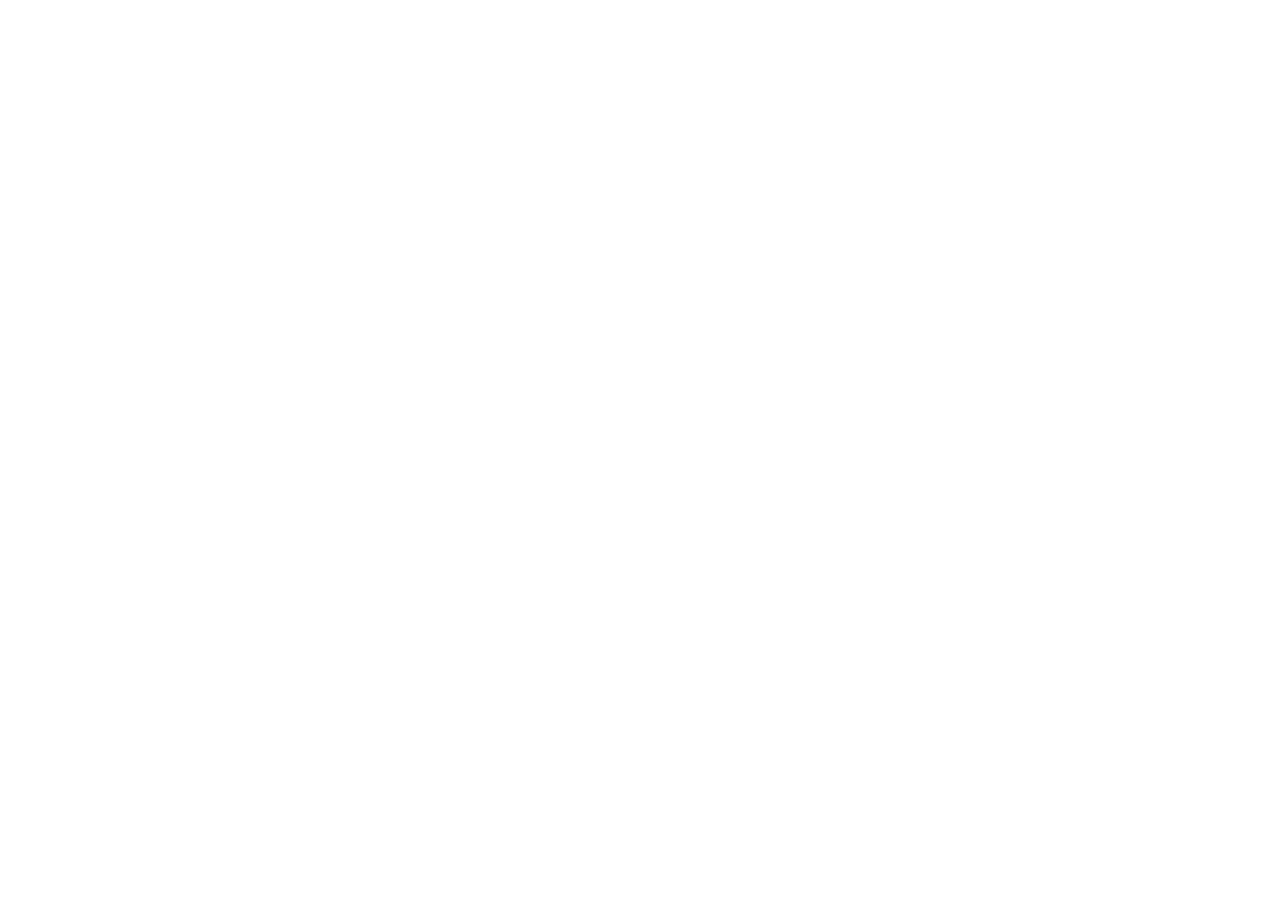
==== exp.html @ 34d4f906 "added exp.html and modified css and html" ====
<!DOCTYPE html>
<html lang="en">
<head>
    <meta charset="UTF-8">
    <meta name="viewport" content="width=device-width, initial-scale=1.0">
    <meta http-equiv="X-UA-Compatible" content="ie=edge">
    <title>Experience</title>
</head>
<body>
    
</body>
</html>
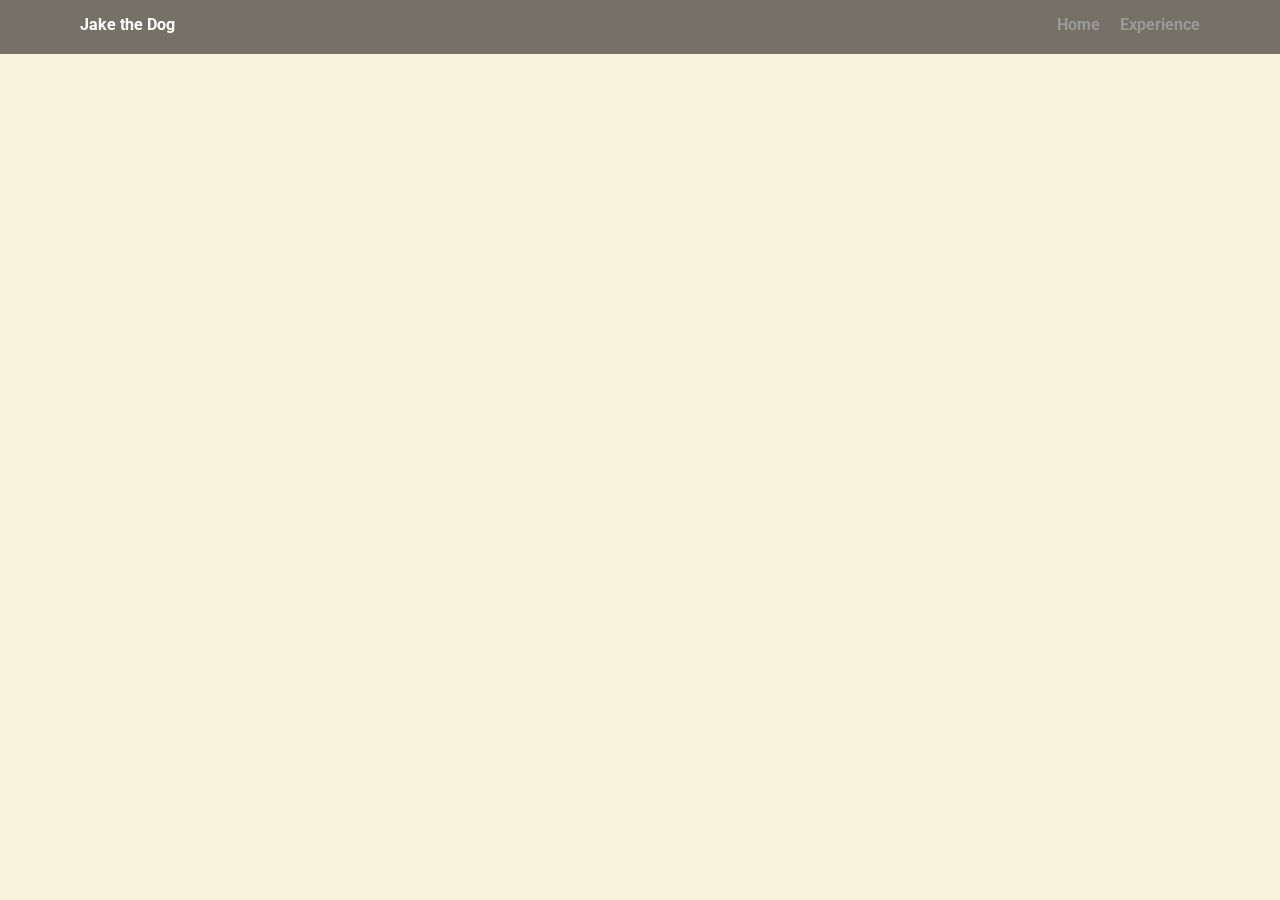
==== commit c40eafed: "modified exp.html,index.html,styles.css" ====
--- a/exp.html
+++ b/exp.html
@@ -4,9 +4,24 @@
     <meta charset="UTF-8">
     <meta name="viewport" content="width=device-width, initial-scale=1.0">
     <meta http-equiv="X-UA-Compatible" content="ie=edge">
+    <link rel="stylesheet" href="styles.css">
+  <link href="https://fonts.googleapis.com/css?family=Muli%7CRoboto:400,300,500,700,900" rel="stylesheet"></head>
     <title>Experience</title>
 </head>
 <body>
+    <div class="main-nav">
+        <ul class="nav">
+          <li class="name">Jake the Dog</li>
+          <li><a href="index.html">Home</a></li>
+          <li><a href="exp.html">Experience</a></li>
+        </ul>
+    </div>
+
+    <main>
+        <section id="exp">
+            
+        </section>
+    </main>
     
 </body>
 </html>--- a/styles.css
+++ b/styles.css
@@ -0,0 +1,271 @@
+/* custom colors */
+:root {
+    --antiqueWhite: #faf2db;
+    --khaki: #e8de7d;
+    --darkSlateGray: #3b5752;
+    --peru: #c08640;
+    --violet: #f1b9dc;
+    --orange: #ec5329;
+}
+
+
+/* Global Layout Set-up */
+* {
+    box-sizing: border-box;
+}
+
+body {
+    margin: 0;
+    padding: 0;
+    text-align: center;
+    font-family: 'Roboto', sans-serif;
+    color: #222;
+    background: var(--antiqueWhite);
+}
+
+/* Link Styles */
+
+a {
+    text-decoration: none;
+    color: #999;
+}
+
+a:hover {
+    color: #6633ff;
+}
+
+/* Section Styles */
+
+.main-nav {
+    width: 100%;
+    background-color: #0008;
+    min-height: 30px;
+
+    position: fixed;
+    text-align: center;
+    display: block;
+}
+
+.nav {
+    display: flex;
+    flex-direction: column;
+    justify-content: space-around;
+    font-weight: 700;
+    list-style-type: none;
+    margin: 0 auto;
+    padding: 0;
+}
+
+.nav .name {
+    display: block;
+    color: white;
+}
+
+.nav li {
+    padding: 5px 10px 10px 10px;
+}
+
+.nav a {
+    transition: all .5s;
+}
+
+.nav a:hover {
+    color: var(--orange)
+}
+
+header {
+    text-align: center;
+    background: url('images/candykingdom2.jpg') no-repeat;
+    background-position: top;
+    background-size: cover;
+    overflow: hidden;
+    padding-top: 60px;
+    max-height: 470px;
+}
+
+header {
+    line-height: 1.5;
+
+}
+
+header .profile-image {
+    margin-top: 50px;
+    width: 100px;
+    height: 100px;
+    border-radius: 50%;
+    border: 3px solid white;
+    transition: all .5s;
+}
+
+header .profile-image:hover {
+    transform: scale(1.2) rotate(5deg);
+}
+
+.tag {
+    background-color: #efefef;
+    color: black;
+    padding: 10px;
+    border-radius: 5px;
+    display: table;
+    margin: 10px auto;
+    font-size: 1rem;
+}
+
+.location {
+    background-color: #222;
+    color: var(--khaki);
+}
+
+.card {
+    margin: 30px;
+    padding: 20px 40px 40px;
+    max-width: 500px;
+    text-align: left;
+    background: #fff;
+    border-bottom: 4px solid #ccc;
+    border-radius: 6px;
+    transition: all .5s;
+}
+
+.card:hover {
+    border-color: var(--orange);
+}
+
+ul.skills {
+    padding: 0;
+    text-align: center;
+}
+
+.skills li {
+    border-radius: 6px;
+    display: inline-block;
+    background: var(--orange);
+    color: white;
+    padding: 5px 10px;
+    margin: 2px;
+}
+
+.skills li:nth-child(odd) {
+    background: var(--darkSlateGray);
+}
+
+footer {
+    width: 100%;
+    min-height: 30px;
+    padding: 20px 0 40px 20px;
+}
+
+footer .copyright {
+    top: -8px;
+    font-size: .75em;
+}
+
+footer ul {
+    list-style-type: none;
+    margin: 0;
+    padding: 0;
+}
+
+footer ul li {
+    display: inline-block;
+}
+
+a.social {
+    display: inline-block;
+    text-indent: -9999px;
+    margin-left: 5px;
+    width: 30px;
+    height: 30px;
+    background-size: 30px 30px;
+    opacity: .4;
+    transition: all .5s;
+}
+
+a.twitter {
+    background-image: url(images/twitter.svg);
+}
+
+a.linkedin {
+    background-image: url(images/linkedin.svg);
+}
+
+a.github {
+    background-image: url(images/github.svg);
+}
+
+a.social:hover {
+    opacity: 1;
+}
+
+.clearfix {
+    clear: both;
+}
+
+/* styles for medium and up */
+@media screen and (min-width: 500px) {
+    .main-nav {
+        padding: 10px;
+    }
+
+    .nav {
+        flex-direction: row;
+    }
+
+    .nav .name {
+        margin-right: auto;
+    }
+
+    header .profile-image {
+
+        width: 150px;
+        height: 150px;
+
+    }
+
+    .tag {
+        font-size: 1.5rem;
+    }
+}
+
+/* Styles for larger screens */
+@media screen and (min-width: 720px) {
+
+    .flex {
+        display: -ms-flexbox;
+        /* TWEENER - IE 10 */
+        display: flex;
+        max-width: 1200px;
+        -ms-flex-pack: distribute;
+        justify-content: space-around;
+        margin: 0 auto;
+    }
+
+    header{
+        background-position: 0% 15%;
+    }
+
+    .nav {
+        max-width: 1200px;
+        padding: 0 30px;
+    }
+
+
+    main {
+        padding-top: 20px;
+    }
+
+    main p {
+        line-height: 1.6em;
+    }
+
+    footer {
+        font-size: 1.3em;
+        max-width: 1200px;
+        margin: 40px auto;
+    }
+
+}
+
+@media screen and (min-width: 1065px) {
+    header {}
+}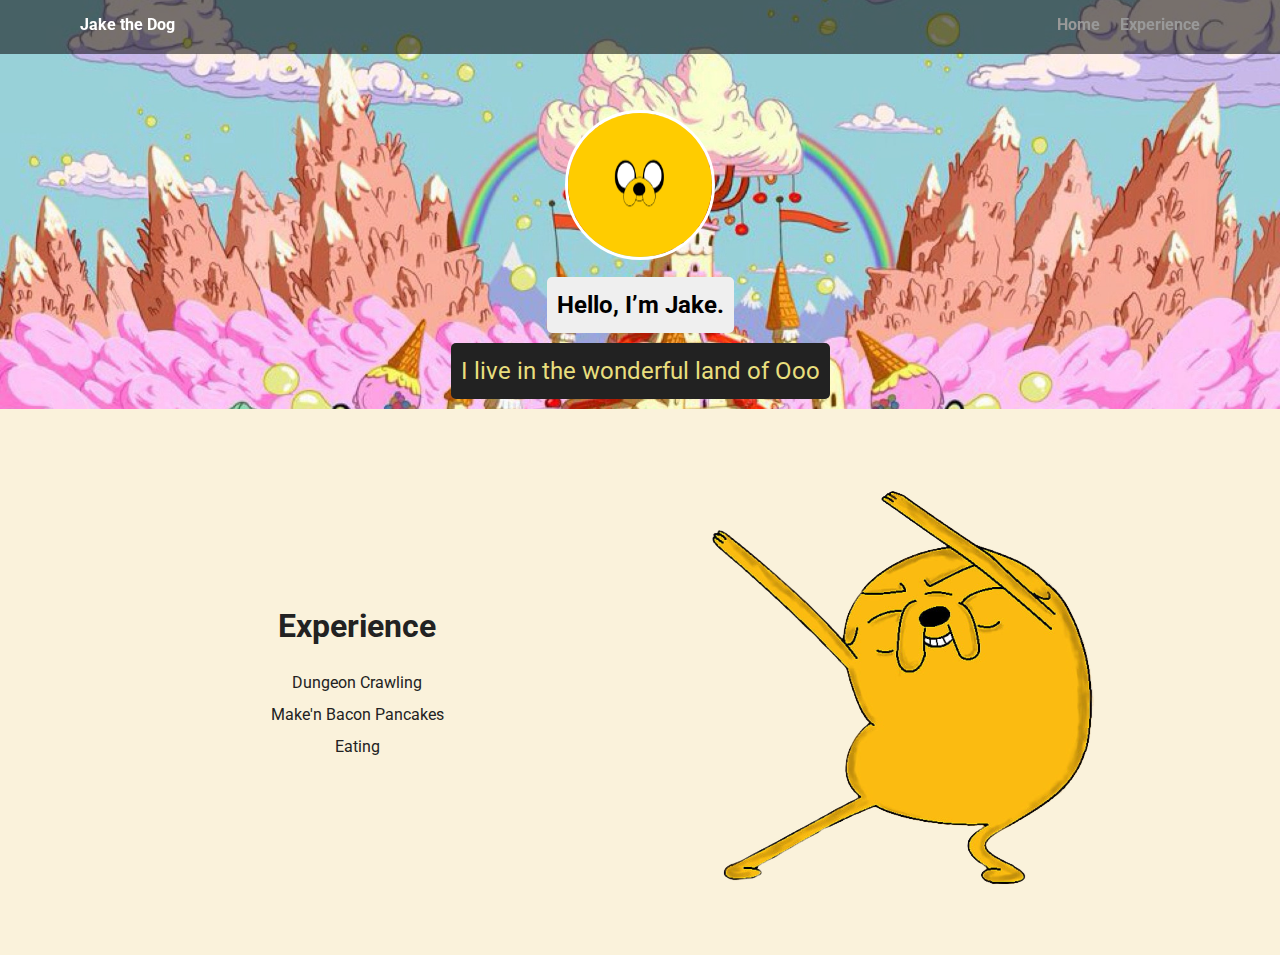
==== commit 66769e1c: "added text and an img to experience.html" ====
--- a/exp.html
+++ b/exp.html
@@ -1,27 +1,45 @@
 <!DOCTYPE html>
 <html lang="en">
+
 <head>
     <meta charset="UTF-8">
     <meta name="viewport" content="width=device-width, initial-scale=1.0">
     <meta http-equiv="X-UA-Compatible" content="ie=edge">
     <link rel="stylesheet" href="styles.css">
-  <link href="https://fonts.googleapis.com/css?family=Muli%7CRoboto:400,300,500,700,900" rel="stylesheet"></head>
-    <title>Experience</title>
+    <link href="https://fonts.googleapis.com/css?family=Muli%7CRoboto:400,300,500,700,900" rel="stylesheet">
 </head>
+<title>Experience</title>
+</head>
+
 <body>
     <div class="main-nav">
         <ul class="nav">
-          <li class="name">Jake the Dog</li>
-          <li><a href="index.html">Home</a></li>
-          <li><a href="exp.html">Experience</a></li>
+            <li class="name">Jake the Dog</li>
+            <li><a href="index.html">Home</a></li>
+            <li><a href="exp.html">Experience</a></li>
         </ul>
     </div>
 
-    <main>
-        <section id="exp">
-            
-        </section>
-    </main>
-    
+    <header>
+        <img src="images/jakeTheDog2.png" alt="Jakes face" class="profile-image">
+        <h1 class="tag name">Hello, I’m Jake.</h1>
+        <p class="tag location">I live in the wonderful land of Ooo</p>
+    </header>
+    <section id="exp">
+        <div class="container">
+           <div class="exp-inner-text">
+                <h1>Experience</h1>
+                <ul>
+                    <li>Dungeon Crawling</li>
+                    <li>Make'n Bacon Pancakes</li>
+                    <li>Eating</li>
+                </ul>
+           </div>
+             <img src="images/jakeDancing.png" alt="Jake the dog dancing">
+        </div>
+       
+    </section>
+
 </body>
+
 </html>--- a/styles.css
+++ b/styles.css
@@ -21,6 +21,17 @@
     font-family: 'Roboto', sans-serif;
     color: #222;
     background: var(--antiqueWhite);
+}
+
+.container {
+    width: 95%;
+    max-width: 1100px;
+    margin: 0 auto;
+}
+
+ul,
+li {
+    list-style: none;
 }
 
 /* Link Styles */
@@ -201,6 +212,32 @@
     clear: both;
 }
 
+/* Experience.html */
+#exp {
+    margin: 2rem 0;
+}
+
+#exp .container {
+    display: grid;
+    grid-template-columns: repeat(2, 1fr);
+    gap: 2rem;
+    align-items: center;
+}
+
+#exp ul{
+    padding-left: 0;
+}
+
+#exp ul li {
+    padding: 0.4rem 0;
+}
+
+#exp .exp-inner-text{
+    text-align: center;
+}
+
+/* Experience.html end */
+
 /* styles for medium and up */
 @media screen and (min-width: 500px) {
     .main-nav {
@@ -240,7 +277,7 @@
         margin: 0 auto;
     }
 
-    header{
+    header {
         background-position: 0% 15%;
     }
 
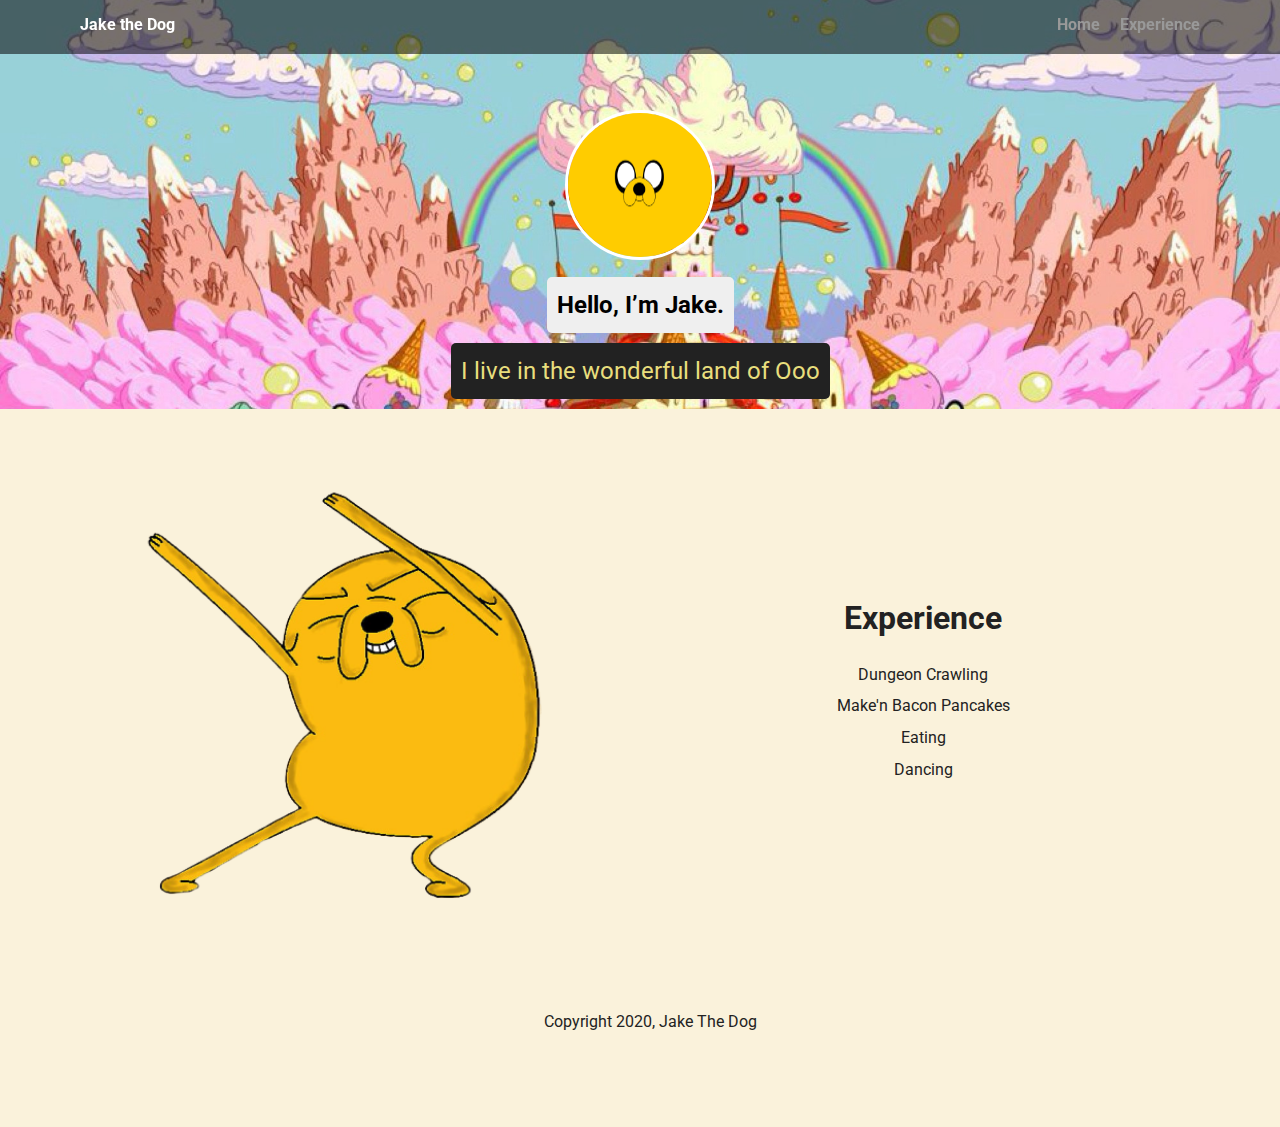
==== commit 443f2526: "added footer and changed some html,css text" ====
--- a/exp.html
+++ b/exp.html
@@ -33,12 +33,17 @@
                     <li>Dungeon Crawling</li>
                     <li>Make'n Bacon Pancakes</li>
                     <li>Eating</li>
+                    <li>Dancing</li>
                 </ul>
            </div>
-             <img src="images/jakeDancing.png" alt="Jake the dog dancing">
+             <img src="images/jakeDancing.png" class="jake-resize" alt="Jake the dog dancing">
         </div>
        
     </section>
+    <footer>
+    
+        <p class="copyright">Copyright 2020, Jake The Dog</p>
+      </footer>
 
 </body>
 
--- a/styles.css
+++ b/styles.css
@@ -234,6 +234,12 @@
 
 #exp .exp-inner-text{
     text-align: center;
+    order: 2;
+}
+
+#exp .jake-resize{
+    width: 100%;
+   
 }
 
 /* Experience.html end */
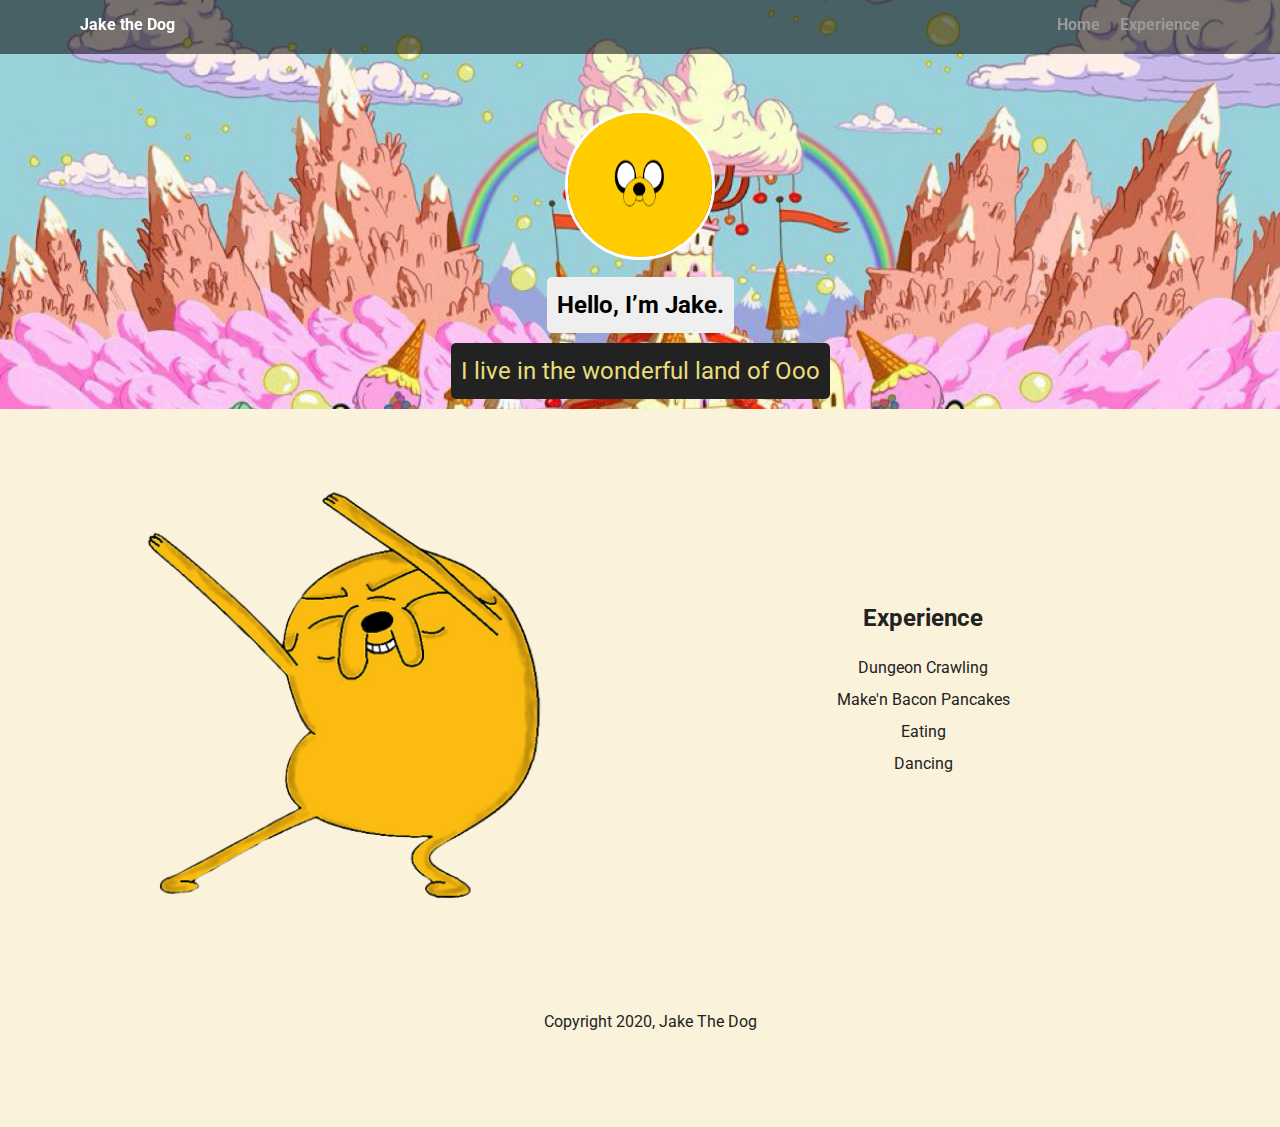
==== commit 48128f71: "added vendor prefixes changed some text in html and css" ====
--- a/exp.html
+++ b/exp.html
@@ -7,7 +7,7 @@
     <meta http-equiv="X-UA-Compatible" content="ie=edge">
     <link rel="stylesheet" href="styles.css">
     <link href="https://fonts.googleapis.com/css?family=Muli%7CRoboto:400,300,500,700,900" rel="stylesheet">
-</head>
+
 <title>Experience</title>
 </head>
 
@@ -28,7 +28,7 @@
     <section id="exp">
         <div class="container">
            <div class="exp-inner-text">
-                <h1>Experience</h1>
+                <h2>Experience</h2>
                 <ul>
                     <li>Dungeon Crawling</li>
                     <li>Make'n Bacon Pancakes</li>
--- a/styles.css
+++ b/styles.css
@@ -1,3 +1,5 @@
+/* prefixed by https://autoprefixer.github.io (PostCSS: v7.0.23, autoprefixer: v9.7.3) */
+
 /* custom colors */
 :root {
     --antiqueWhite: #faf2db;
@@ -11,6 +13,7 @@
 
 /* Global Layout Set-up */
 * {
+    -webkit-box-sizing: border-box;
     box-sizing: border-box;
 }
 
@@ -65,6 +68,19 @@
     list-style-type: none;
     margin: 0 auto;
     padding: 0;
+    display: -webkit-box;
+    display: -ms-flexbox;
+    display: flex;
+    -webkit-box-orient: vertical;
+    -webkit-box-direction: normal;
+    -ms-flex-direction: column;
+    flex-direction: column;
+    -ms-flex-pack: distribute;
+    justify-content: space-around;
+    font-weight: 700;
+    list-style-type: none;
+    margin: 0 auto;
+    padding: 0;
 }
 
 .nav .name {
@@ -77,6 +93,8 @@
 }
 
 .nav a {
+    -webkit-transition: all .5s;
+    -o-transition: all .5s;
     transition: all .5s;
 }
 
@@ -105,10 +123,14 @@
     height: 100px;
     border-radius: 50%;
     border: 3px solid white;
+    -webkit-transition: all .5s;
+    -o-transition: all .5s;
     transition: all .5s;
 }
 
 header .profile-image:hover {
+    -webkit-transform: scale(1.2) rotate(5deg);
+    -ms-transform: scale(1.2) rotate(5deg);
     transform: scale(1.2) rotate(5deg);
 }
 
@@ -135,6 +157,8 @@
     background: #fff;
     border-bottom: 4px solid #ccc;
     border-radius: 6px;
+    -webkit-transition: all .5s;
+    -o-transition: all .5s;
     transition: all .5s;
 }
 
@@ -189,6 +213,8 @@
     height: 30px;
     background-size: 30px 30px;
     opacity: .4;
+    -webkit-transition: all .5s;
+    -o-transition: all .5s;
     transition: all .5s;
 }
 
@@ -221,10 +247,13 @@
     display: grid;
     grid-template-columns: repeat(2, 1fr);
     gap: 2rem;
+    -webkit-box-align: center;
+    -ms-flex-align: center;
     align-items: center;
-}
-
-#exp ul{
+    align-items: center;
+}
+
+#exp ul {
     padding-left: 0;
 }
 
@@ -232,14 +261,17 @@
     padding: 0.4rem 0;
 }
 
-#exp .exp-inner-text{
-    text-align: center;
+#exp .exp-inner-text {
+    text-align: center;
+    -webkit-box-ordinal-group: 3;
+    -ms-flex-order: 2;
     order: 2;
-}
-
-#exp .jake-resize{
+    order: 2;
+}
+
+#exp .jake-resize {
     width: 100%;
-   
+
 }
 
 /* Experience.html end */
@@ -251,6 +283,9 @@
     }
 
     .nav {
+        -webkit-box-orient: horizontal;
+        -webkit-box-direction: normal;
+        -ms-flex-direction: row;
         flex-direction: row;
     }
 
@@ -276,6 +311,7 @@
     .flex {
         display: -ms-flexbox;
         /* TWEENER - IE 10 */
+        display: -webkit-box;
         display: flex;
         max-width: 1200px;
         -ms-flex-pack: distribute;
@@ -309,6 +345,3 @@
 
 }
 
-@media screen and (min-width: 1065px) {
-    header {}
-}